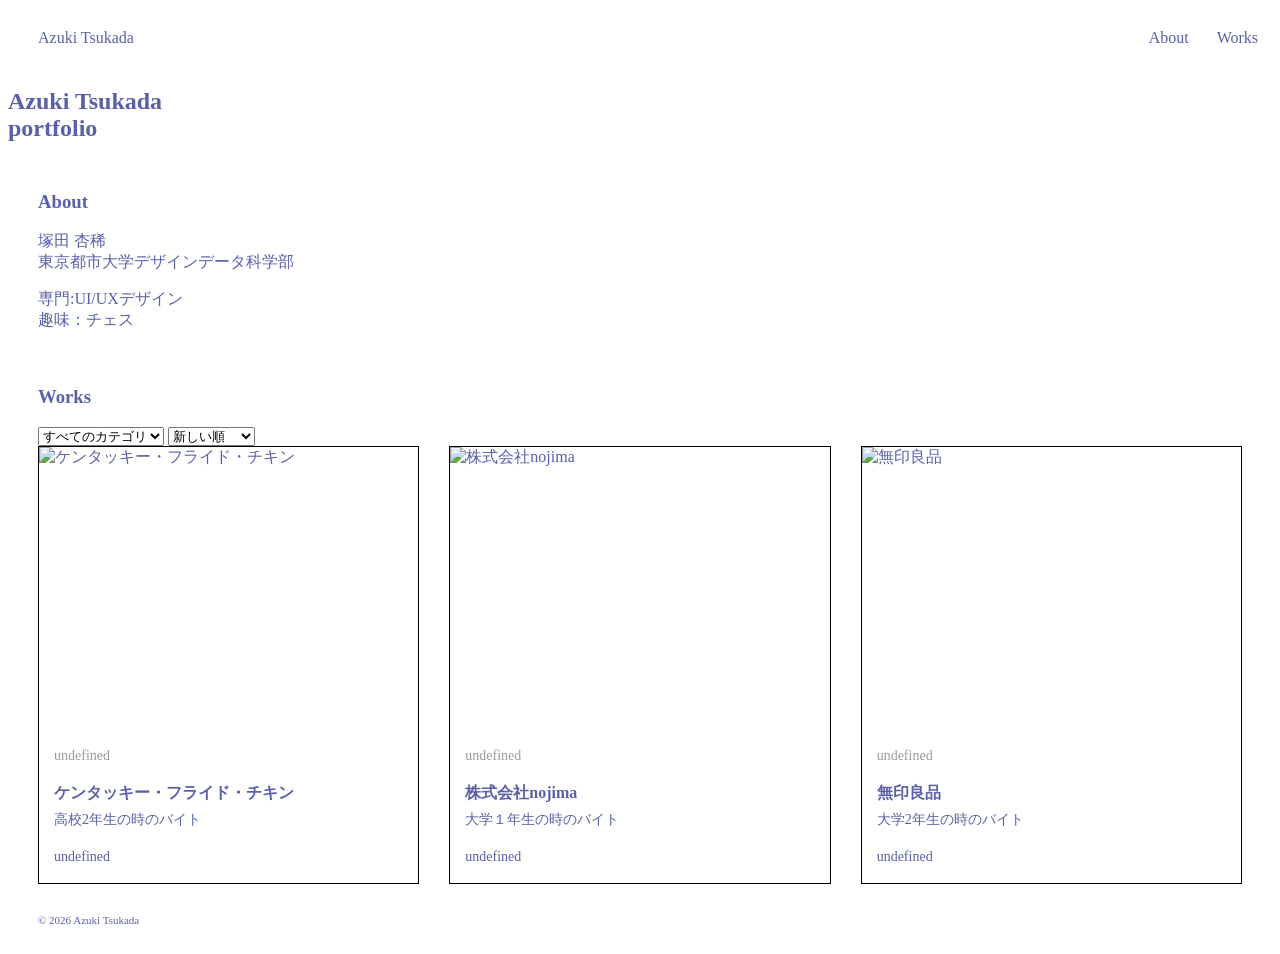
==== index.html @ 66e3ca85 "Add files via upload" ====
<!DOCTYPE html>
<html lang = "ja">
    <head>
        <meta  charset ="UTF-8">
        <title>Azuki Tsukada</title>
        <link rel="stylesheet" href="style.css">
    </head>
    <body>
        <header>
            <a href="#top">Azuki Tsukada</a>
            <nav>
                <a href="#about">About</a>
                <a href="#works">Works</a>
            </nav>
        </header>
        <main>
            <section id="top">
                <img src="./media/image1.png" width="80%">
                <h1>
                    Azuki Tsukada<br>
                    portfolio
                </h1>
            </section>
            <section id="about">
                <h3>About</h3>
                <p>
                    塚田 杏稀<br>
                    東京都市大学デザインデータ科学部
                </p>
                <p>
                    専門:UI/UXデザイン<br>
                    趣味：チェス
                </p>
            </section>
            <section id="works" class="works">
                <h3>Works</h3>
                <div class="works-controls">
                    <select id="category">
                        <option value="all">すべてのカテゴリ</option>
                    </select>
                    <select id="sort">
                        <option value="new">新しい順</option>
                        <option value="old">古い順</option>
                        <option value="title">タイトル順</option>
                    </select>
                </div>
                <div id="works-grid"></div>
            </section>
        </main>  
        <footer>
            <span> © 2026 Azuki Tsukada</span>
        </footer>
        <script src="works.js"></script>
    </body>
</html>
---- style.css ----
body{
    background: #ffffff;
    color: #5a5faa;
 }
 a {
    color: inherit;
    text-decoration: none;
 }
 header{
    display: flex;
    justify-content: space-between;
    align-items: center;
    width: 100%;
    position: fixed;
    padding: 0px 30px;
 }
 nav{
    display: flex;
    gap: 28px;
 }
 *{box-sizing: border-box;}
 html{
    scroll-behavior: smooth;
    scroll-padding-top: 50px;
 }
 header {
    display: flex;
    justify-content: space-between;
    align-items: center;
    width: 100%;
    position: fixed;
    padding: 0px 30px;
    background: #ffffff;
    height: 75px;
    top: 0;
 }
 section{
    padding: 10px 30px;
 }
 footer{
    padding: 20px 30px;
    font-size: 11px;
 }
 nav a:hover {
    color: #080c40;
 }
 #top{
    padding: 40px 0 0 0;
 }

/*Works*/
#works-grid {
     display: grid;
     grid-template-columns: repeat(3, 1fr);
     gap: 30px;
}

.work-card img {
     width:100%;
     aspect-ratio: 4/3;
     object-fit: cover;
     display: block;
}
.work-card {
     border: 1px solid #000000;

}
.work-card h4 {
     margin: 15px 15px 5px;
}

.work-card p {
     margin: 0 15px 15px;
     font-size: 14px;
     line-height: 1.6;
}
.work-card:hover {
     opacity: 0.7;
}
.work-controls {
    display: flex;
    gap: 10px;
    margin-top: 20px;
    margin-bottom: 30px;
}
.work-controls select {
    padding: 10px;
    font-size: 16px;
}
.work-category {
    font-size: 12px;
    padding-top: 14px;
    color: #9c9c9c;
}
.work-year {
    font-size: 10px;
    margin-top: 10px;
}
/*スマートフォン*/
@media screen and (max-width: 600px) {
    #top{
        padding: 80px
    }

    #top img{
         width: 100%;
    }

    #works-grid {
        grid-template-columns: 1fr;
    }

    .works-controls {
        flex-direction: column;
    }
}
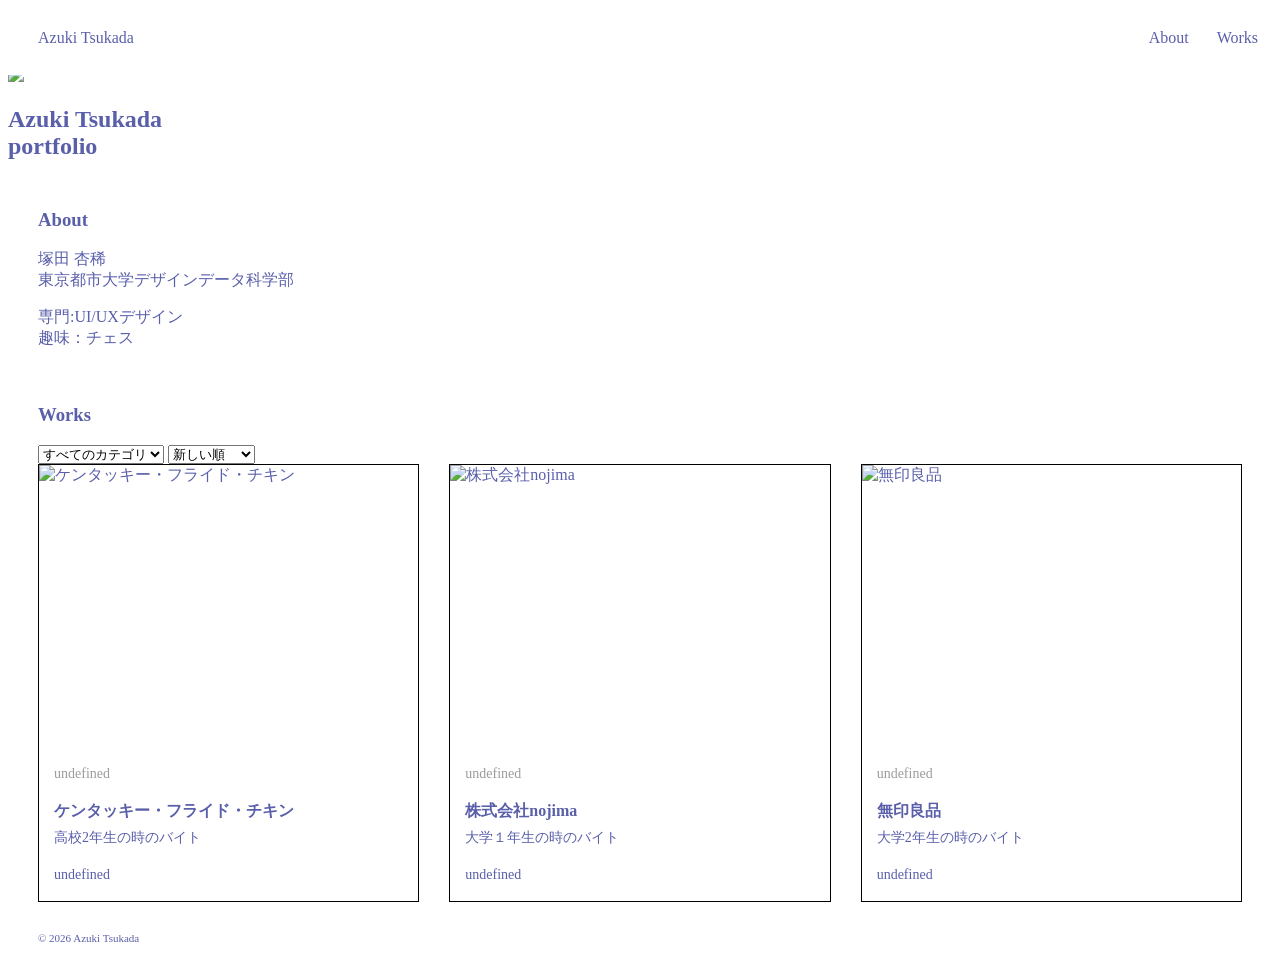
==== commit 2606ef42: "Add files via upload" ====
--- a/index.html
+++ b/index.html
@@ -2,6 +2,7 @@
 <html lang = "ja">
     <head>
         <meta  charset ="UTF-8">
+        <meta name="viewport" content="width=device-width, initial-scale=1.0"
         <title>Azuki Tsukada</title>
         <link rel="stylesheet" href="style.css">
     </head>
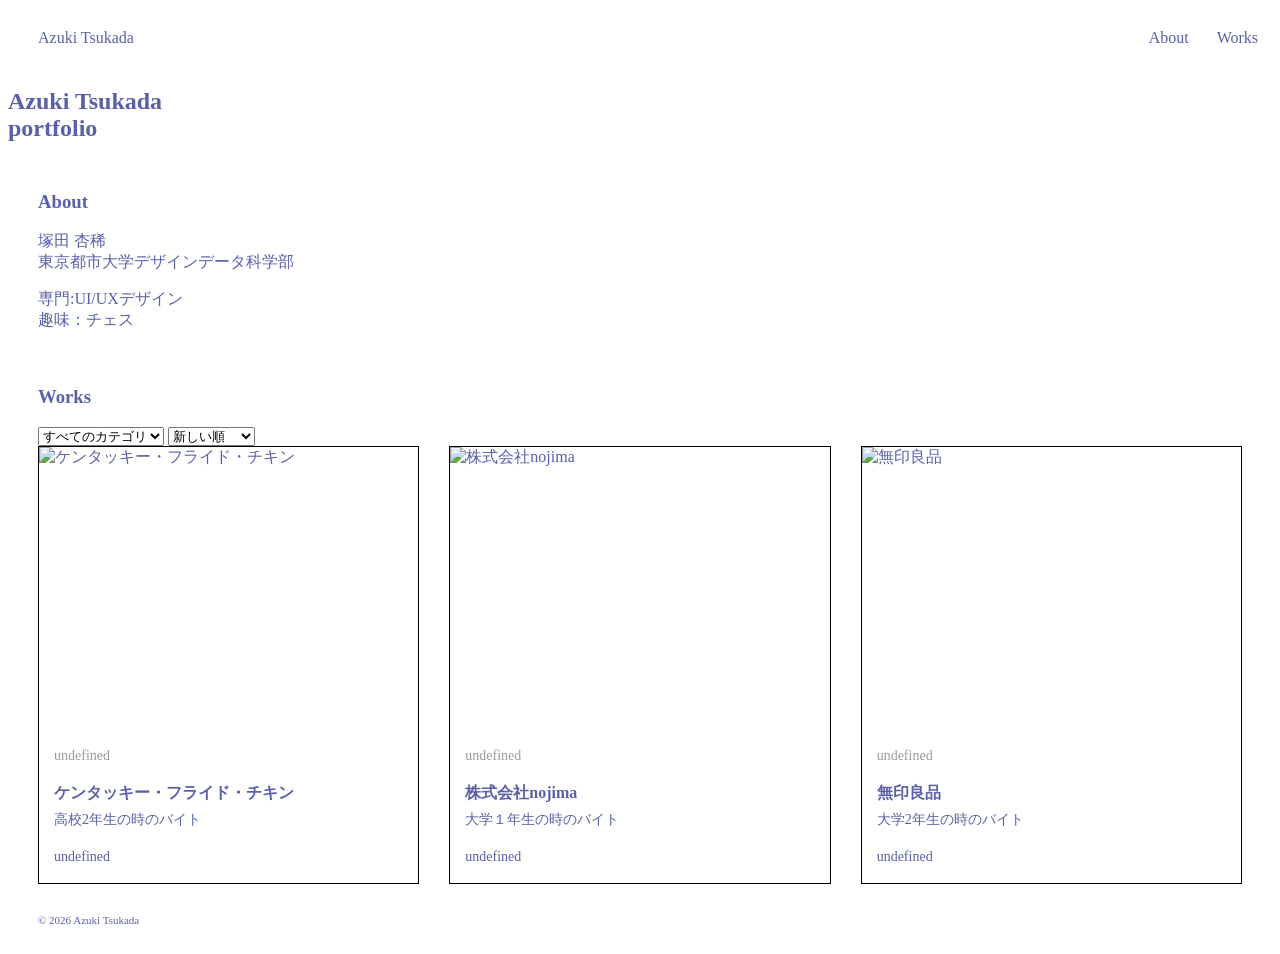
==== commit 7f4f5b21: "Add files via upload" ====
--- a/index.html
+++ b/index.html
@@ -2,7 +2,7 @@
 <html lang = "ja">
     <head>
         <meta  charset ="UTF-8">
-        <meta name="viewport" content="width=device-width, initial-scale=1.0"
+        <meta name="viewport" content="width=device-width, initial-scale=1.0">
         <title>Azuki Tsukada</title>
         <link rel="stylesheet" href="style.css">
     </head>
@@ -21,6 +21,7 @@
                     Azuki Tsukada<br>
                     portfolio
                 </h1>
+                <p id="weather-icon"> </p>
             </section>
             <section id="about">
                 <h3>About</h3>
--- a/style.css
+++ b/style.css
@@ -113,4 +113,36 @@
     .works-controls {
         flex-direction: column;
     }
+}
+
+/*天気*/
+#weather-icon {
+    font-size: 60px;
+    margin:0;
+}
+
+/* 晴れ */
+body.weather-sunny {
+background-color:#fffaf0;
+}
+body.weather-sunny .site-header {
+background-color:#fffaf0;
+}
+
+/*曇り */
+body.weather-cloudy {
+background-color: #dfe3e8;
+}
+
+body.weather-cloudy .site-header {
+background-color:#dfe3e8;
+}
+
+/*雨*/
+body.weather-rainy {
+background-color: #cbd9e5;
+}
+
+body.weather-rainy .site-header {
+background-color:#cbd9e5;
 }
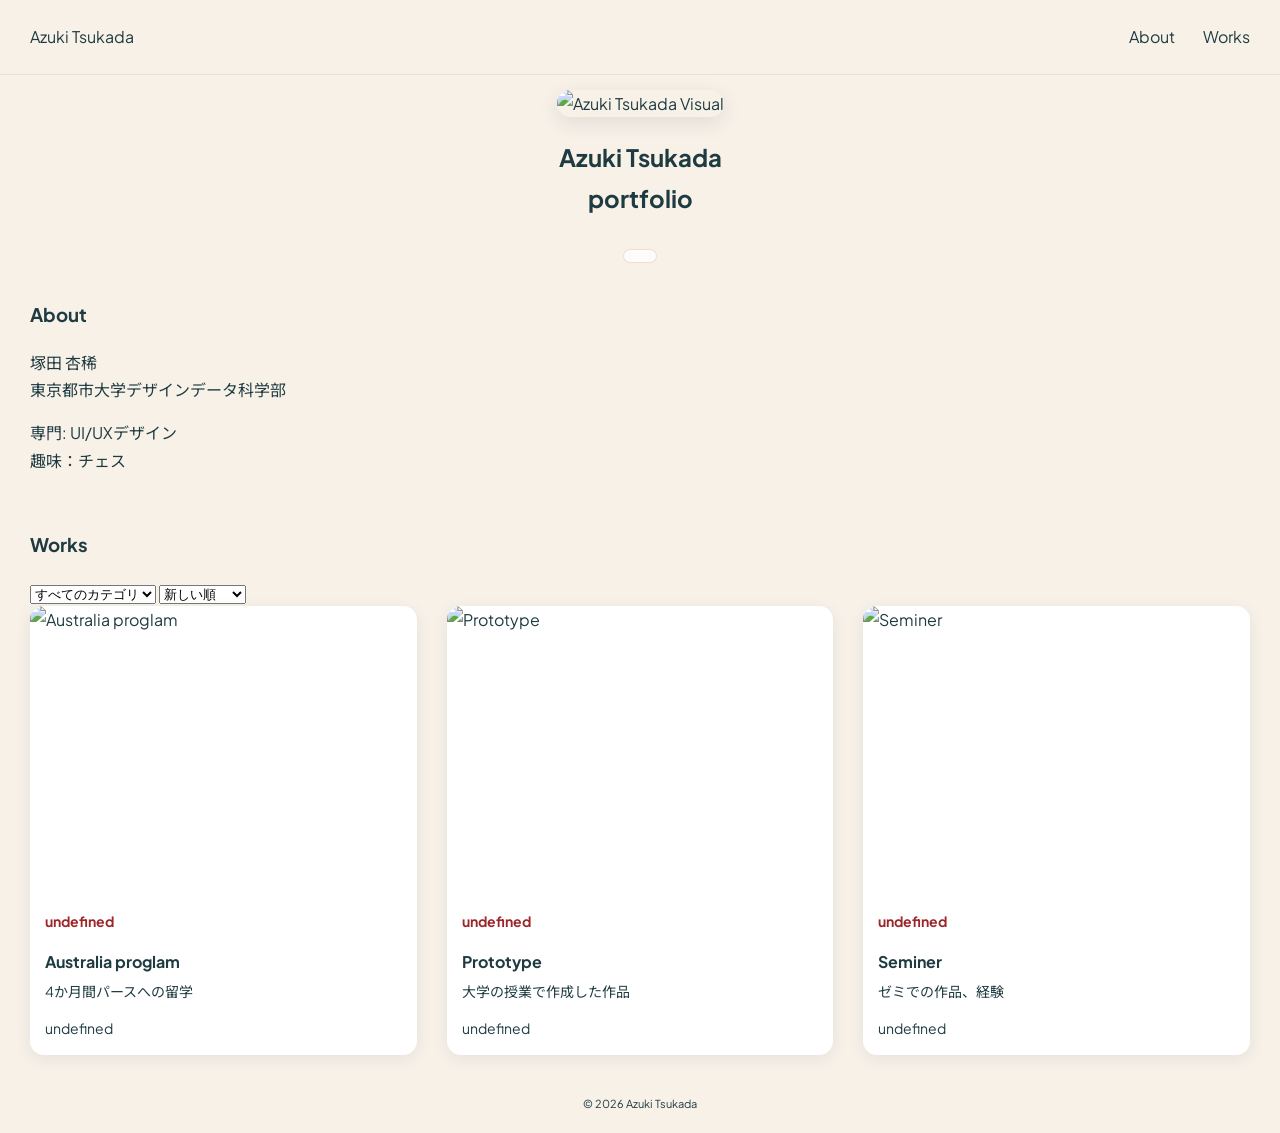
==== commit ed817275: "Add files via upload" ====
--- a/index.html
+++ b/index.html
@@ -1,14 +1,14 @@
 <!DOCTYPE html>
-<html lang = "ja">
+<html lang="ja">
     <head>
-        <meta  charset ="UTF-8">
+        <meta charset="UTF-8">
         <meta name="viewport" content="width=device-width, initial-scale=1.0">
         <title>Azuki Tsukada</title>
         <link rel="stylesheet" href="style.css">
     </head>
     <body>
         <header>
-            <a href="#top">Azuki Tsukada</a>
+            <a href="#top" class="logo">Azuki Tsukada</a>
             <nav>
                 <a href="#about">About</a>
                 <a href="#works">Works</a>
@@ -16,12 +16,14 @@
         </header>
         <main>
             <section id="top">
-                <img src="./media/image1.png" width="80%">
+                <img src="./media/banner.png" alt="Azuki Tsukada Visual" class="top-banner">
                 <h1>
                     Azuki Tsukada<br>
                     portfolio
                 </h1>
-                <p id="weather-icon"> </p>
+                <div id="weather-badge">
+                    <span id="weather-icon"></span>
+                </div>
             </section>
             <section id="about">
                 <h3>About</h3>
@@ -30,7 +32,7 @@
                     東京都市大学デザインデータ科学部
                 </p>
                 <p>
-                    専門:UI/UXデザイン<br>
+                    専門: UI/UXデザイン<br>
                     趣味：チェス
                 </p>
             </section>
@@ -50,7 +52,7 @@
             </section>
         </main>  
         <footer>
-            <span> © 2026 Azuki Tsukada</span>
+            <span>© 2026 Azuki Tsukada</span>
         </footer>
         <script src="works.js"></script>
     </body>
--- a/style.css
+++ b/style.css
@@ -1,109 +1,190 @@
+
+/* フォント読み込み*/
+@import url('https://fonts.googleapis.com/css2?family=Plus+Jakarta+Sans:wght@500;700&family=Noto+Sans+JP:wght@400;500;700&display=swap');
+
+/* ベース設定*/
+*{ box-sizing: border-box; }
+
+html{
+    scroll-behavior: smooth;
+    scroll-padding-top: 80px;
+}
+
 body{
-    background: #ffffff;
-    color: #5a5faa;
- }
- a {
+    background: #f7f1e8;
+    color: #1f3b42;
+    font-family: 'Plus Jakarta Sans', 'Noto Sans JP', sans-serif;
+    margin: 0;
+    line-height: 1.7;
+    transition: background-color 0.5s ease;
+}
+
+a {
     color: inherit;
     text-decoration: none;
- }
- header{
+}
+
+/*ヘッダー*/
+header {
     display: flex;
     justify-content: space-between;
     align-items: center;
     width: 100%;
     position: fixed;
     padding: 0px 30px;
- }
- nav{
+    background: rgba(247, 241, 232, 0.85); /* 半透明へ*/
+    backdrop-filter: blur(8px);             /* うっすら透ける */
+    height: 75px;
+    top: 0;
+    z-index: 100;
+    border-bottom: 1px solid rgba(31, 59, 66, 0.08);
+}
+
+nav{
     display: flex;
     gap: 28px;
- }
- *{box-sizing: border-box;}
- html{
-    scroll-behavior: smooth;
-    scroll-padding-top: 50px;
- }
- header {
-    display: flex;
-    justify-content: space-between;
-    align-items: center;
+}
+
+nav a {
+    position: relative;
+    transition: color 0.2s ease;
+}
+
+/* 小豆色の下線 */
+nav a::after {
+    content: '';
+    position: absolute;
+    bottom: -4px;
+    left: 0;
+    width: 0;
+    height: 2px;
+    background-color: #9d262a;
+    transition: width 0.3s ease;
+}
+
+nav a:hover {
+    color: #9d262a;
+}
+
+nav a:hover::after {
     width: 100%;
-    position: fixed;
-    padding: 0px 30px;
+}
+
+/* セクション & トップバナー */
+section{
+    padding: 10px 30px;
+}
+
+#top{
+    padding: 90px 0 0 0; /* ヘッダーと重ならないよう位置を調整 */
+    text-align: center;
+}
+
+/* トップ画像の装飾 */
+#top img {
+    max-width: 850px;
+    border-radius: 14px;                           /* 角を少し丸く */
+    box-shadow: 0 6px 20px rgba(31, 59, 66, 0.1); /* ふんわりとした影 */
+    transition: transform 0.3s ease;
+}
+
+#top img:hover {
+    transform: scale(1.01); /* 触れたときにほんのり拡大 */
+}
+
+/*  Works（作品カード）*/
+#works-grid {
+    display: grid;
+    grid-template-columns: repeat(3, 1fr);
+    gap: 30px;
+}
+
+.work-card {
     background: #ffffff;
-    height: 75px;
-    top: 0;
- }
- section{
-    padding: 10px 30px;
- }
- footer{
-    padding: 20px 30px;
-    font-size: 11px;
- }
- nav a:hover {
-    color: #080c40;
- }
- #top{
-    padding: 40px 0 0 0;
- }
-
-/*Works*/
-#works-grid {
-     display: grid;
-     grid-template-columns: repeat(3, 1fr);
-     gap: 30px;
+    border-radius: 14px;                           /* 角丸 */
+    overflow: hidden;                              /* はみ出し防止 */
+    box-shadow: 0 4px 16px rgba(31, 59, 66, 0.08); /* 柔らかい影 */
+    transition: transform 0.3s ease, box-shadow 0.3s ease, opacity 0.3s ease;
 }
 
 .work-card img {
-     width:100%;
-     aspect-ratio: 4/3;
-     object-fit: cover;
-     display: block;
-}
-.work-card {
-     border: 1px solid #000000;
-
-}
+    width: 100%;
+    aspect-ratio: 4/3;
+    object-fit: cover;
+    display: block;
+}
+
 .work-card h4 {
-     margin: 15px 15px 5px;
+    margin: 15px 15px 5px;
+    color: #1f3b42;
 }
 
 .work-card p {
-     margin: 0 15px 15px;
-     font-size: 14px;
-     line-height: 1.6;
-}
+    margin: 0 15px 15px;
+    font-size: 14px;
+    line-height: 1.6;
+}
+
+/* ふわりとした浮き上がり */
 .work-card:hover {
-     opacity: 0.7;
-}
+    transform: translateY(-6px);
+    box-shadow: 0 12px 28px rgba(31, 59, 66, 0.15);
+    opacity: 0.95;
+}
+
 .work-controls {
     display: flex;
     gap: 10px;
     margin-top: 20px;
     margin-bottom: 30px;
 }
+
 .work-controls select {
     padding: 10px;
     font-size: 16px;
-}
+    border: 1px solid rgba(31, 59, 66, 0.2);
+    border-radius: 8px;
+    background-color: #ffffff;
+    color: #1f3b42;
+}
+
 .work-category {
     font-size: 12px;
     padding-top: 14px;
-    color: #9c9c9c;
-}
+    color: #9d262a; /*小豆色 */
+    font-weight: 700;
+}
+
 .work-year {
     font-size: 10px;
     margin-top: 10px;
 }
-/*スマートフォン*/
+
+/*  天気バッジ & フッター*/
+#weather-icon {
+    display: inline-block;
+    font-size: 26px;
+    padding: 6px 16px;
+    background: rgba(255, 255, 255, 0.8);
+    border: 1px solid rgba(157, 38, 42, 0.15);
+    border-radius: 20px;
+    margin: 10px 0 0 0;
+}
+
+footer{
+    padding: 30px 30px 20px;
+    font-size: 11px;
+    text-align: center;
+}
+
+/* スマートフォン対応 */
 @media screen and (max-width: 600px) {
     #top{
-        padding: 80px
+        padding: 90px 10px 0;
     }
 
     #top img{
-         width: 100%;
+        width: 100%;
     }
 
     #works-grid {
@@ -115,34 +196,15 @@
     }
 }
 
-/*天気*/
-#weather-icon {
-    font-size: 60px;
-    margin:0;
-}
-
-/* 晴れ */
+/* 天気連動背景色 */
 body.weather-sunny {
-background-color:#fffaf0;
-}
-body.weather-sunny .site-header {
-background-color:#fffaf0;
-}
-
-/*曇り */
+    background-color: #f7f1e8; /* 晴れ：アイボリー */
+}
+
 body.weather-cloudy {
-background-color: #dfe3e8;
-}
-
-body.weather-cloudy .site-header {
-background-color:#dfe3e8;
-}
-
-/*雨*/
+    background-color: #eae8e3; /* 曇り：グレージュ */
+}
+
 body.weather-rainy {
-background-color: #cbd9e5;
-}
-
-body.weather-rainy .site-header {
-background-color:#cbd9e5;
+    background-color: #cbd9e5; /* 雨：ポスターになじむくすみブルー */
 }
